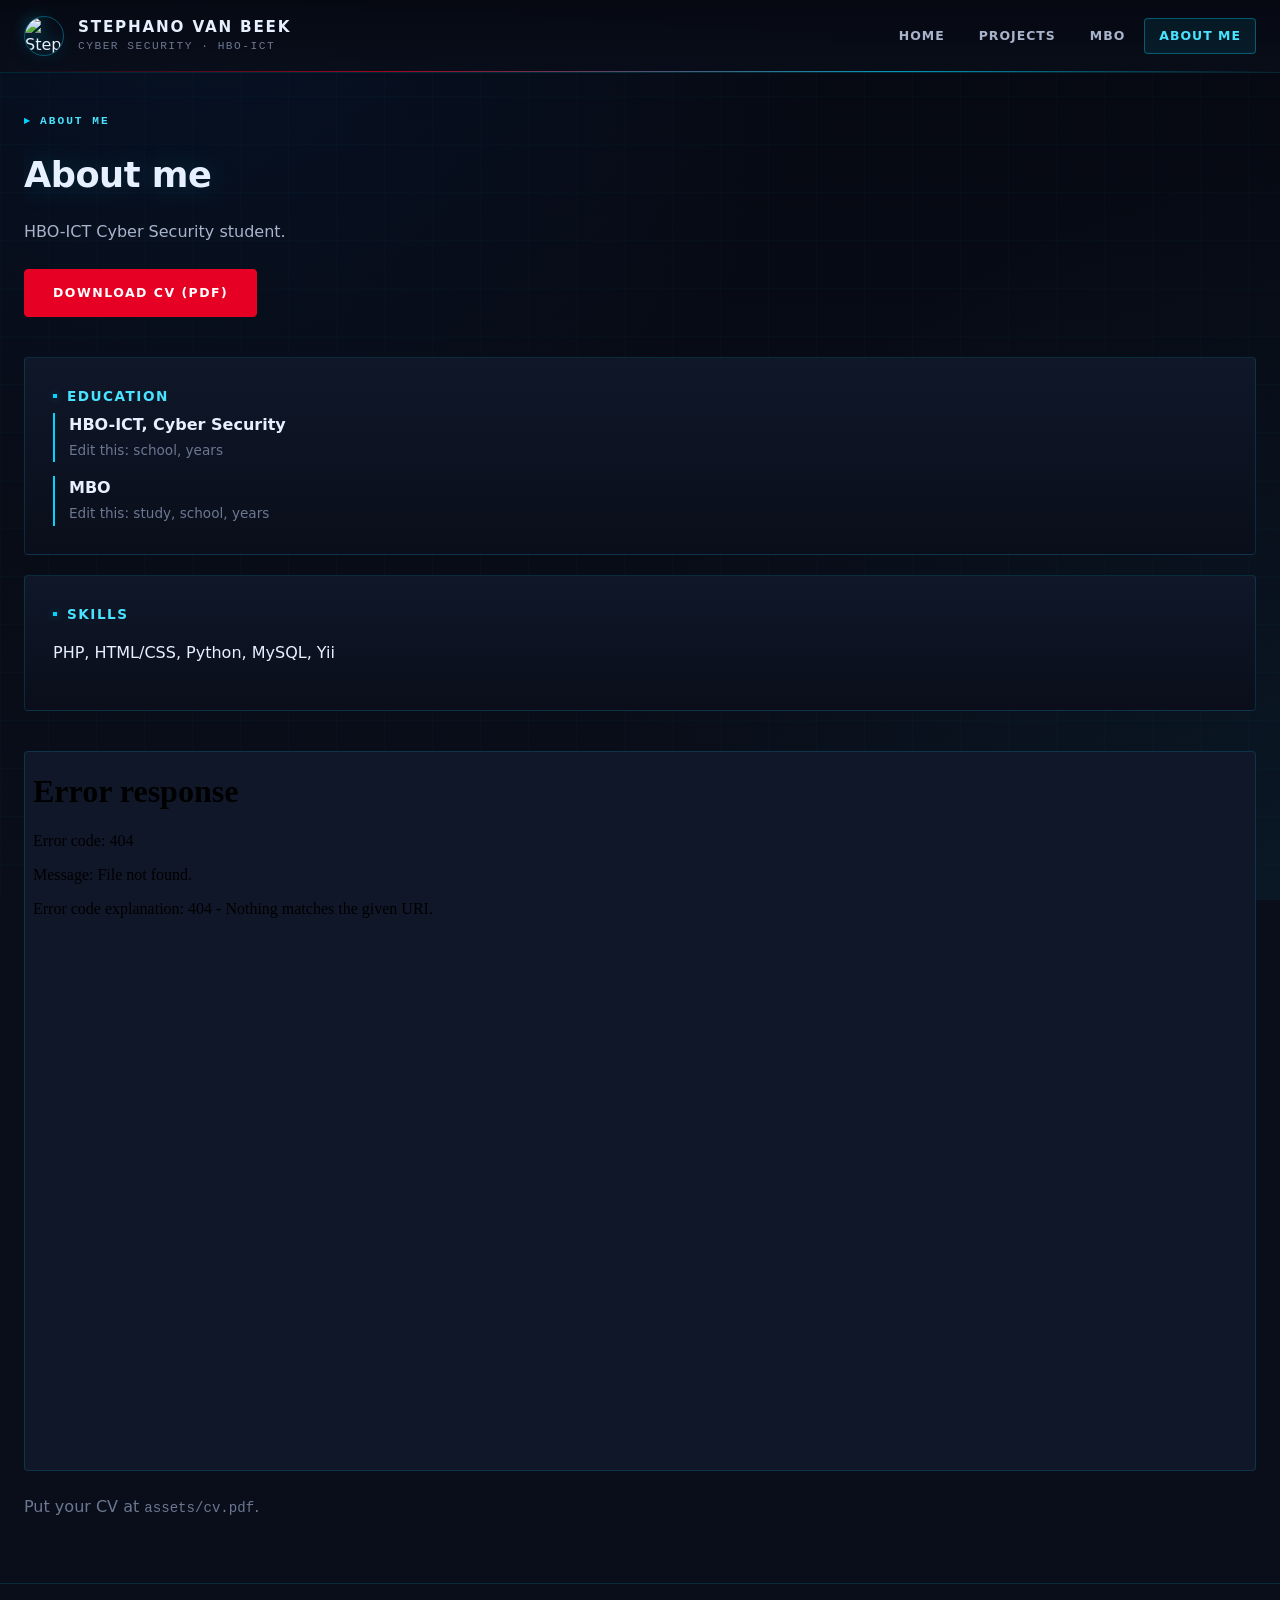
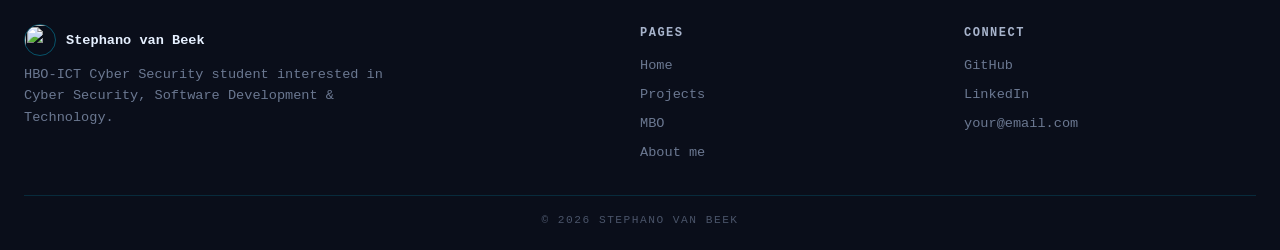
==== html/about.html @ a30c46b5 "GitHub avatar icon, richer header/footer, rename CV page to About me Co-authored-by: Copilot <223556" ====
<!DOCTYPE html>
<html lang="en">
<head>
  <meta charset="UTF-8">
  <meta name="viewport" content="width=device-width, initial-scale=1">
  <title>About me | Stephano van Beek</title>
  <link rel="icon" href="https://github.com/Stephano-van-Beek.png">
  <link rel="stylesheet" href="../css/style.css">
  <link rel="stylesheet" href="../css/portfolio.css">
</head>
<body data-root="../">
  <div id="site-header"></div>

  <main class="content">
    <section class="hero">
      <div class="hero-inner">
        <div class="hero-meta"><span class="hero-tag">About me</span></div>
        <h1 class="hero-title">About me</h1>
        <p class="hero-lead">HBO-ICT Cyber Security student.</p>
        <div class="hero-actions">
          <a class="btn btn-primary" href="../assets/cv.pdf" download>Download CV (PDF)</a>
        </div>
      </div>
    </section>

    <div class="card">
      <h2 class="card-title">Education</h2>
      <ul class="cv-list">
        <li><strong>HBO-ICT, Cyber Security</strong><span>Edit this: school, years</span></li>
        <li><strong>MBO</strong><span>Edit this: study, school, years</span></li>
      </ul>
    </div>

    <div class="card">
      <h2 class="card-title">Skills</h2>
      <p>PHP, HTML/CSS, Python, MySQL, Yii</p>
    </div>

    <iframe src="../assets/cv.pdf" title="CV" class="cv-frame"></iframe>
    <p class="muted">Put your CV at <code>assets/cv.pdf</code>.</p>
  </main>

  <div id="site-footer"></div>
  <script src="../js/main.js"></script>
</body>
</html>
---- css/style.css ----
/* ============================================================================
  LullaSafe login demo styles
  ============================================================================ */

:root {
  /* Diepe, donkere base — bijna zwart met blauwe ondertoon */
  --bg-deep: #060912;
  --bg-base: #0a0e1a;
  --surface: #0f1729;
  --surface-2: #141c34;
  --surface-3: #1a2540;

  /* Politie Amsterdam kleuren */
  --police-blue: #003a78;
  --police-blue-bright: #0055b3;
  --police-red: #e60023;
  --police-red-glow: #ff1a3d;

  /* Tech accent — voor data en interactie */
  --cyan: #00d4ff;
  --cyan-bright: #4ae3ff;
  --cyan-glow: rgba(0, 212, 255, 0.4);
  --cyan-soft: rgba(0, 212, 255, 0.08);

  /* Status */
  --warn: #ff3838;
  --warn-glow: rgba(255, 56, 56, 0.4);
  --warn-soft: rgba(255, 56, 56, 0.08);
  --success: #00ff88;
  --success-glow: rgba(0, 255, 136, 0.5);

  /* Tekst */
  --text: #e6f0ff;
  --text-soft: #a8b4cc;
  --text-muted: #6b7891;
  --text-dim: #4a5469;

  /* Borders */
  --border: rgba(0, 212, 255, 0.15);
  --border-strong: rgba(0, 212, 255, 0.35);
  --border-warn: rgba(255, 56, 56, 0.4);

  /* Radii */
  --radius: 4px;
  --radius-sm: 2px;
  --radius-lg: 8px;
}

*, *::before, *::after { box-sizing: border-box; }

html, body {
  margin: 0; padding: 0;
  background: var(--bg-base);
  color: var(--text);
  font-family: -apple-system, BlinkMacSystemFont, "Segoe UI", "Inter", system-ui, Roboto, sans-serif;
  line-height: 1.55;
  -webkit-font-smoothing: antialiased;
  min-height: 100vh;
}

body {
  background:
    radial-gradient(circle at 15% -10%, rgba(0, 85, 179, 0.12) 0%, transparent 45%),
    radial-gradient(circle at 110% 110%, rgba(0, 212, 255, 0.06) 0%, transparent 50%),
    linear-gradient(180deg, var(--bg-deep) 0%, var(--bg-base) 100%);
  background-attachment: fixed;
  position: relative;
}

/* Subtiel grid-patroon over de hele pagina */
body::before {
  content: "";
  position: fixed;
  inset: 0;
  background-image:
    linear-gradient(rgba(0, 212, 255, 0.025) 1px, transparent 1px),
    linear-gradient(90deg, rgba(0, 212, 255, 0.025) 1px, transparent 1px);
  background-size: 48px 48px;
  pointer-events: none;
  z-index: 0;
}

code, pre, .mono {
  font-family: ui-monospace, "SF Mono", "JetBrains Mono", Consolas, "Roboto Mono", monospace;
  font-size: 0.88em;
}

/* ============================================================================
   TOP BAR
   ============================================================================ */

.topbar {
  position: relative;
  background: linear-gradient(180deg, rgba(6, 9, 18, 0.95) 0%, rgba(10, 14, 26, 0.85) 100%);
  backdrop-filter: blur(12px);
  -webkit-backdrop-filter: blur(12px);
  border-bottom: 1px solid var(--border);
  z-index: 10;
}

.topbar::after {
  content: "";
  position: absolute;
  bottom: 0; left: 0; right: 0;
  height: 1px;
  background: linear-gradient(90deg, transparent 0%, var(--police-red) 30%, var(--cyan) 70%, transparent 100%);
  opacity: 0.7;
}

.topbar-inner {
  max-width: 1280px;
  margin: 0 auto;
  padding: 16px 24px;
  display: flex;
  align-items: center;
  justify-content: space-between;
  gap: 24px;
}

.brand {
  display: flex;
  align-items: center;
  gap: 14px;
}

.brand-logo {
  width: 40px;
  height: 40px;
  flex-shrink: 0;
  filter: drop-shadow(0 0 8px var(--cyan-glow));
}

.brand-text {
  display: flex;
  flex-direction: column;
  line-height: 1.15;
}

.brand-line1 {
  display: flex;
  align-items: center;
  gap: 8px;
}

.brand-title {
  font-size: 0.95rem;
  font-weight: 700;
  letter-spacing: 1.8px;
  color: var(--text);
  text-transform: uppercase;
}

.brand-divider {
  width: 1px;
  height: 14px;
  background: var(--border-strong);
}

.brand-classification {
  font-size: 0.66rem;
  font-weight: 600;
  letter-spacing: 1.2px;
  text-transform: uppercase;
  color: var(--police-red-glow);
  border: 1px solid var(--border-warn);
  padding: 1px 6px;
  border-radius: var(--radius-sm);
  background: rgba(255, 56, 56, 0.08);
}

.brand-sub {
  font-size: 0.7rem;
  color: var(--text-muted);
  letter-spacing: 1.5px;
  text-transform: uppercase;
  margin-top: 4px;
  font-family: ui-monospace, "SF Mono", Consolas, monospace;
}

/* Status & Nav */

.topbar-right {
  display: flex;
  align-items: center;
  gap: 24px;
}

.system-status {
  display: flex;
  align-items: center;
  gap: 8px;
  font-size: 0.7rem;
  letter-spacing: 1.2px;
  text-transform: uppercase;
  font-family: ui-monospace, "SF Mono", monospace;
  color: var(--text-soft);
}

.status-dot {
  width: 8px;
  height: 8px;
  border-radius: 50%;
  background: var(--success);
  box-shadow: 0 0 10px var(--success-glow);
  animation: dot-pulse 2s ease-in-out infinite;
}

@keyframes dot-pulse {
  0%, 100% { opacity: 1; box-shadow: 0 0 12px var(--success-glow); }
  50% { opacity: 0.5; box-shadow: 0 0 4px var(--success-glow); }
}

.topnav {
  display: flex;
  gap: 4px;
}

.topnav a {
  color: var(--text-soft);
  text-decoration: none;
  padding: 7px 14px;
  border-radius: var(--radius);
  font-size: 0.78rem;
  letter-spacing: 1px;
  text-transform: uppercase;
  font-weight: 600;
  transition: all 0.15s;
  border: 1px solid transparent;
}

.topnav a:hover {
  color: var(--cyan-bright);
  background: var(--cyan-soft);
  border-color: var(--border-strong);
  box-shadow: 0 0 12px rgba(0, 212, 255, 0.15);
}

/* ============================================================================
   LAYOUT
   ============================================================================ */

.content {
  position: relative;
  z-index: 1;
  max-width: 1280px;
  margin: 32px auto;
  padding: 0 24px;
}

.footer {
  position: relative;
  z-index: 1;
  text-align: center;
  padding: 24px;
  margin-top: 64px;
  border-top: 1px solid var(--border);
  font-size: 0.7rem;
  color: var(--text-dim);
  letter-spacing: 1.5px;
  text-transform: uppercase;
  font-family: ui-monospace, "SF Mono", monospace;
}

/* ============================================================================
   HERO
   ============================================================================ */

.hero {
  position: relative;
  margin-bottom: 36px;
  padding: 8px 0 4px;
  overflow: hidden;
}

.hero-inner { max-width: 760px; position: relative; }

.hero-meta {
  display: flex;
  align-items: center;
  gap: 16px;
  margin-bottom: 18px;
}

.hero-tag {
  display: inline-flex;
  align-items: center;
  gap: 8px;
  font-size: 0.7rem;
  font-weight: 700;
  letter-spacing: 2px;
  text-transform: uppercase;
  color: var(--cyan-bright);
  font-family: ui-monospace, "SF Mono", monospace;
}

.hero-tag::before {
  content: "▸";
  color: var(--cyan);
}

.hero-code {
  font-size: 0.7rem;
  letter-spacing: 1.5px;
  color: var(--text-muted);
  font-family: ui-monospace, "SF Mono", monospace;
  border-left: 1px solid var(--border-strong);
  padding-left: 16px;
}

.hero-title {
  font-size: 2.2rem;
  font-weight: 700;
  margin: 6px 0 12px;
  letter-spacing: -0.5px;
  color: var(--text);
  text-shadow: 0 0 30px rgba(0, 212, 255, 0.2);
}

.hero-lead {
  color: var(--text-soft);
  font-size: 1rem;
  max-width: 660px;
  line-height: 1.65;
}

/* ============================================================================
   CARDS
   ============================================================================ */

.card {
  position: relative;
  background: linear-gradient(180deg, var(--surface) 0%, var(--bg-base) 100%);
  border: 1px solid var(--border);
  border-radius: var(--radius);
  padding: 28px;
  margin-bottom: 20px;
  transition: border-color 0.15s, box-shadow 0.15s;
}

.card:hover { border-color: var(--border-strong); }

.card-title {
  font-size: 0.85rem;
  font-weight: 700;
  letter-spacing: 1.5px;
  text-transform: uppercase;
  color: var(--cyan-bright);
  margin: 0 0 6px;
  display: flex;
  align-items: center;
  gap: 10px;
}

.card-title::before {
  content: "";
  width: 4px; height: 4px;
  background: var(--cyan);
  box-shadow: 0 0 8px var(--cyan-glow);
}

.card-sub {
  color: var(--text-muted);
  font-size: 0.85rem;
  margin: 0 0 22px;
}

.card h3 {
  margin: 28px 0 12px;
  font-size: 0.78rem;
  font-weight: 600;
  letter-spacing: 1.3px;
  text-transform: uppercase;
  color: var(--text-soft);
}

.card h3:first-of-type { margin-top: 0; }

/* ============================================================================
   UPLOAD CARD
   ============================================================================ */

.upload-card { padding: 36px; }

.upload-form { display: flex; flex-direction: column; gap: 18px; }

.upload-drop {
  position: relative;
  border: 1px dashed var(--border-strong);
  border-radius: var(--radius);
  padding: 56px 24px;
  text-align: center;
  cursor: pointer;
  transition: all 0.2s;
  background: var(--cyan-soft);
  overflow: hidden;
}

.upload-drop::before {
  content: "";
  position: absolute;
  inset: 0;
  background: linear-gradient(135deg, transparent 0%, rgba(0, 212, 255, 0.05) 50%, transparent 100%);
  opacity: 0;
  transition: opacity 0.2s;
  pointer-events: none;
}

.upload-drop:hover, .upload-drop.dragging {
  border-color: var(--cyan);
  background: rgba(0, 212, 255, 0.06);
  box-shadow: 0 0 24px rgba(0, 212, 255, 0.12), inset 0 0 24px rgba(0, 212, 255, 0.04);
}

.upload-drop:hover::before, .upload-drop.dragging::before { opacity: 1; }

.upload-drop.has-file {
  border-color: var(--success);
  border-style: solid;
  background: rgba(0, 255, 136, 0.04);
}

.upload-drop input[type="file"] { display: none; }

.upload-icon {
  display: block;
  font-size: 2.5rem;
  color: var(--cyan);
  margin-bottom: 14px;
  font-weight: 200;
  text-shadow: 0 0 16px var(--cyan-glow);
}

.upload-text { display: flex; flex-direction: column; gap: 6px; }

.upload-text strong {
  color: var(--text);
  font-size: 1rem;
  font-weight: 600;
  letter-spacing: 0.4px;
}

.upload-sub {
  color: var(--text-muted);
  font-size: 0.78rem;
  font-family: ui-monospace, "SF Mono", monospace;
  letter-spacing: 0.5px;
}

.filename-display {
  text-align: center;
  color: var(--success);
  font-weight: 500;
  font-size: 0.85rem;
  min-height: 1.3em;
  font-family: ui-monospace, "SF Mono", monospace;
}

/* ============================================================================
   BUTTONS
   ============================================================================ */

.btn {
  display: inline-flex;
  align-items: center;
  justify-content: center;
  gap: 8px;
  padding: 13px 28px;
  border-radius: var(--radius);
  border: 1px solid transparent;
  font-size: 0.78rem;
  font-weight: 700;
  letter-spacing: 1.5px;
  text-transform: uppercase;
  cursor: pointer;
  text-decoration: none;
  transition: all 0.15s;
  font-family: inherit;
}

.btn-primary {
  background: var(--police-red);
  color: white;
  border-color: var(--police-red);
  box-shadow: 0 0 0 0 rgba(230, 0, 35, 0.5);
}

.btn-primary:hover {
  background: var(--police-red-glow);
  box-shadow: 0 0 20px rgba(230, 0, 35, 0.4);
  transform: translateY(-1px);
}

.btn-secondary {
  background: transparent;
  color: var(--cyan-bright);
  border-color: var(--border-strong);
}

.btn-secondary:hover {
  background: var(--cyan-soft);
  border-color: var(--cyan);
  box-shadow: 0 0 16px rgba(0, 212, 255, 0.2);
}

/* ============================================================================
   INFO GRID (op upload-pagina)
   ============================================================================ */

.info-grid {
  display: grid;
  grid-template-columns: repeat(auto-fit, minmax(260px, 1fr));
  gap: 16px;
  margin-top: 24px;
}

.info-block {
  position: relative;
  background: var(--surface);
  border: 1px solid var(--border);
  border-radius: var(--radius);
  padding: 24px;
  overflow: hidden;
}

.info-block::before {
  content: "";
  position: absolute;
  top: 0; left: 0; right: 0;
  height: 1px;
  background: linear-gradient(90deg, transparent, var(--cyan), transparent);
  opacity: 0.4;
}

.info-num {
  display: inline-flex;
  align-items: center;
  justify-content: center;
  width: 28px; height: 28px;
  background: transparent;
  border: 1px solid var(--cyan);
  color: var(--cyan-bright);
  border-radius: 50%;
  font-weight: 700;
  font-size: 0.78rem;
  margin-bottom: 14px;
  font-family: ui-monospace, "SF Mono", monospace;
  box-shadow: 0 0 8px rgba(0, 212, 255, 0.2);
}

.info-block h3 {
  margin: 0 0 8px;
  font-size: 0.82rem;
  letter-spacing: 1.3px;
  text-transform: uppercase;
  color: var(--text);
}

.info-block p {
  margin: 0;
  color: var(--text-soft);
  font-size: 0.86rem;
  line-height: 1.55;
}

/* ============================================================================
   STATS
   ============================================================================ */

.report-header {
  display: flex;
  align-items: flex-end;
  justify-content: space-between;
  gap: 16px;
  flex-wrap: wrap;
  margin-bottom: 28px;
}

.stats-row {
  display: grid;
  grid-template-columns: repeat(auto-fit, minmax(220px, 1fr));
  gap: 14px;
  margin-bottom: 24px;
}

.stat-card {
  position: relative;
  background: var(--surface);
  border: 1px solid var(--border);
  border-radius: var(--radius);
  padding: 24px;
  text-align: left;
  overflow: hidden;
}

.stat-card::before {
  content: "";
  position: absolute;
  left: 0; top: 0; bottom: 0;
  width: 3px;
  background: var(--cyan);
  box-shadow: 0 0 12px var(--cyan-glow);
}

.stat-card.stat-warning::before {
  background: var(--warn);
  box-shadow: 0 0 12px var(--warn-glow);
}

.stat-card.stat-warning {
  background: linear-gradient(180deg, var(--surface) 0%, rgba(255, 56, 56, 0.06) 100%);
  border-color: var(--border-warn);
}

.stat-value {
  display: block;
  font-size: 2.6rem;
  font-weight: 700;
  color: var(--text);
  line-height: 1;
  font-family: ui-monospace, "SF Mono", monospace;
  letter-spacing: -1px;
}

.stat-card.stat-warning .stat-value {
  color: var(--warn);
  text-shadow: 0 0 20px var(--warn-glow);
}

.stat-label {
  display: block;
  margin-top: 8px;
  color: var(--text-muted);
  font-size: 0.7rem;
  text-transform: uppercase;
  letter-spacing: 1.5px;
  font-family: ui-monospace, "SF Mono", monospace;
}

/* ============================================================================
   CHIPS
   ============================================================================ */

.chip-row {
  display: flex;
  flex-wrap: wrap;
  gap: 8px;
  margin-bottom: 4px;
}

.chip {
  display: inline-block;
  padding: 5px 12px;
  background: var(--surface-2);
  border: 1px solid var(--border);
  border-radius: var(--radius);
  font-size: 0.78rem;
  color: var(--text-soft);
  letter-spacing: 0.4px;
  font-family: ui-monospace, "SF Mono", monospace;
}

.chip-warning {
  background: rgba(255, 56, 56, 0.08);
  border-color: var(--border-warn);
  color: var(--warn);
  font-weight: 600;
  text-shadow: 0 0 8px var(--warn-glow);
}

.chip-cyan {
  background: var(--cyan-soft);
  border-color: var(--border-strong);
  color: var(--cyan-bright);
}

/* ============================================================================
   TABLES
   ============================================================================ */

.data-table {
  width: 100%;
  border-collapse: collapse;
  margin-top: 8px;
  font-size: 0.88rem;
}

.data-table th {
  text-align: left;
  padding: 10px 14px;
  background: var(--bg-deep);
  border-top: 1px solid var(--border);
  border-bottom: 1px solid var(--border-strong);
  font-size: 0.68rem;
  text-transform: uppercase;
  letter-spacing: 1.2px;
  color: var(--cyan-bright);
  font-family: ui-monospace, "SF Mono", monospace;
  font-weight: 600;
}

.data-table td {
  padding: 11px 14px;
  border-bottom: 1px solid rgba(0, 212, 255, 0.07);
  color: var(--text-soft);
}

.data-table tbody tr { transition: background 0.1s; }
.data-table tbody tr:hover { background: var(--cyan-soft); }
.data-table tbody tr:last-child td { border-bottom: none; }

.data-table td code {
  background: var(--surface-2);
  padding: 2px 8px;
  border-radius: var(--radius-sm);
  color: var(--cyan-bright);
  border: 1px solid var(--border);
}

.runs-table tr.row-hack {
  background: rgba(255, 56, 56, 0.04);
}

.runs-table tr.row-hack:hover {
  background: rgba(255, 56, 56, 0.10);
}

.runs-table tr.row-hack td:first-child {
  position: relative;
  border-left: 2px solid var(--warn);
  box-shadow: -8px 0 12px -8px var(--warn-glow);
}

.ruimtes-cell {
  color: var(--text-muted);
  font-size: 0.82rem;
  max-width: 300px;
}

.status-badge {
  display: inline-block;
  padding: 3px 10px;
  border-radius: var(--radius-sm);
  font-size: 0.66rem;
  font-weight: 700;
  letter-spacing: 1.5px;
  text-transform: uppercase;
  font-family: ui-monospace, "SF Mono", monospace;
}

.status-hack {
  background: var(--warn);
  color: white;
  box-shadow: 0 0 12px var(--warn-glow);
}

.status-normal {
  background: var(--surface-2);
  color: var(--text-muted);
  border: 1px solid var(--border);
}

/* ============================================================================
   RECON ROUTES
   ============================================================================ */

.route-row {
  display: flex;
  gap: 16px;
  align-items: center;
  padding: 12px 0;
  border-bottom: 1px solid rgba(0, 212, 255, 0.07);
}

.route-row:last-child { border-bottom: none; }

.route-label {
  font-family: ui-monospace, "SF Mono", monospace;
  background: var(--cyan-soft);
  color: var(--cyan-bright);
  padding: 4px 10px;
  border-radius: var(--radius-sm);
  border: 1px solid var(--border-strong);
  font-size: 0.78rem;
  font-weight: 600;
  flex-shrink: 0;
  letter-spacing: 0.5px;
}

.route-arrow {
  color: var(--text-soft);
  font-size: 0.86rem;
  font-family: ui-monospace, "SF Mono", monospace;
  letter-spacing: 0.3px;
}

/* ============================================================================
   VERBANDEN-SECTIE
   ============================================================================ */

.verbanden-narrative {
  background: linear-gradient(135deg, rgba(0, 212, 255, 0.04) 0%, transparent 100%);
  border-left: 2px solid var(--cyan);
  padding: 16px 20px;
  margin: 12px 0;
  font-style: italic;
  color: var(--text-soft);
  border-radius: 0 var(--radius) var(--radius) 0;
}

.verbanden-grid {
  display: grid;
  grid-template-columns: repeat(auto-fit, minmax(240px, 1fr));
  gap: 14px;
}

.verbanden-block {
  background: var(--surface-2);
  border: 1px solid var(--border);
  border-radius: var(--radius);
  padding: 18px;
}

.verbanden-block dt {
  font-size: 0.7rem;
  text-transform: uppercase;
  letter-spacing: 1.2px;
  color: var(--text-muted);
  font-family: ui-monospace, "SF Mono", monospace;
  margin-bottom: 4px;
}

.verbanden-block dd {
  margin: 0;
  font-size: 1.1rem;
  font-weight: 600;
  color: var(--cyan-bright);
  font-family: ui-monospace, "SF Mono", monospace;
}

/* ============================================================================
   CODE & MISC
   ============================================================================ */

.code-block {
  background: var(--bg-deep);
  color: var(--cyan-bright);
  padding: 20px;
  border: 1px solid var(--border);
  border-radius: var(--radius);
  overflow-x: auto;
  font-size: 0.82rem;
  line-height: 1.55;
}

.empty-hint {
  color: var(--text-muted);
  font-style: italic;
  background: var(--surface-2);
  padding: 16px 20px;
  border-radius: var(--radius);
  border-left: 2px solid var(--cyan);
  font-size: 0.88rem;
}

.empty-hint code {
  background: var(--bg-deep);
  padding: 2px 8px;
  border-radius: var(--radius-sm);
  border: 1px solid var(--border);
  color: var(--cyan-bright);
}

.flashes {
  position: relative; z-index: 1;
  max-width: 1280px;
  margin: 16px auto 0;
  padding: 0 24px;
}

.flash {
  padding: 12px 18px;
  border-radius: var(--radius);
  margin-bottom: 8px;
  font-size: 0.88rem;
  font-family: ui-monospace, "SF Mono", monospace;
  letter-spacing: 0.4px;
}

.flash-error {
  background: rgba(255, 56, 56, 0.08);
  color: var(--warn);
  border: 1px solid var(--border-warn);
  box-shadow: 0 0 16px rgba(255, 56, 56, 0.1);
}

/* ============================================================================
  LULLASAFE LOGIN DEMO EXTRA
   ============================================================================ */

.login-form {
  display: grid;
  gap: 10px;
  max-width: 560px;
}

.login-form label {
  font-size: 0.74rem;
  text-transform: uppercase;
  letter-spacing: 1.2px;
  color: var(--text-muted);
  font-family: ui-monospace, "SF Mono", monospace;
}

.login-form input {
  width: 100%;
  padding: 11px 12px;
  border-radius: var(--radius);
  border: 1px solid var(--border);
  background: var(--surface-2);
  color: var(--text);
  outline: none;
}

.login-form input:focus {
  border-color: var(--cyan);
  box-shadow: 0 0 0 2px rgba(0, 212, 255, 0.18);
}

.captcha-box {
  margin-top: 6px;
  padding: 12px;
  border: 1px dashed var(--border-strong);
  border-radius: var(--radius);
  background: var(--cyan-soft);
}

.captcha-box p {
  margin: 0 0 8px;
  color: var(--text-soft);
  font-size: 0.84rem;
}

.captcha-check {
  display: inline-flex;
  align-items: center;
  gap: 8px;
  font-size: 0.84rem;
}

.captcha-check input {
  width: auto;
}

.captcha-widget-wrap {
  display: inline-block;
  max-width: 100%;
}

.hidden {
  display: none;
}

.result {
  margin-top: 12px;
  min-height: 46px;
  padding: 10px 12px;
  border-radius: var(--radius);
  border: 1px solid var(--border);
  background: var(--surface-2);
  color: var(--text-soft);
  white-space: pre-wrap;
  font-family: ui-monospace, "SF Mono", monospace;
  font-size: 0.82rem;
}

.result.ok {
  border-color: rgba(0, 255, 136, 0.45);
  color: var(--success);
}

.result.err {
  border-color: var(--border-warn);
  color: var(--warn);
}

.table-head {
  display: flex;
  align-items: center;
  justify-content: space-between;
  gap: 12px;
  flex-wrap: wrap;
  margin-bottom: 12px;
}

.table-wrap {
  overflow-x: auto;
}

/* ============================================================================
   RESPONSIVE
   ============================================================================ */

@media (max-width: 720px) {
  .topbar-inner { flex-direction: column; align-items: flex-start; gap: 12px; }
  .topbar-right { width: 100%; justify-content: space-between; }
  .hero-title { font-size: 1.6rem; }
  .report-header { flex-direction: column; align-items: flex-start; }
  .stat-value { font-size: 2rem; }
  .brand-classification { display: none; }
}
---- css/portfolio.css ----
/* Portfolio-specific additions on top of style.css */

.brand-logo-text {
  display: grid;
  place-items: center;
  width: 40px; height: 40px;
  border: 1px solid var(--border-strong);
  border-radius: var(--radius);
  color: var(--cyan-bright);
  font-weight: 800;
  letter-spacing: 1px;
  filter: drop-shadow(0 0 8px var(--cyan-glow));
}

.brand-avatar, .footer-avatar {
  border-radius: 50%;
  border: 1px solid var(--border-strong);
  object-fit: cover;
}
.brand-avatar { width: 40px; height: 40px; filter: drop-shadow(0 0 8px var(--cyan-glow)); }
.footer-avatar { width: 32px; height: 32px; }

.site-footer { text-align: left; text-transform: none; letter-spacing: 0; padding: 40px 24px 20px; }
.footer-inner {
  max-width: 1280px; margin: 0 auto;
  display: grid; grid-template-columns: 2fr 1fr 1fr; gap: 32px;
}
.footer-col { display: flex; flex-direction: column; gap: 8px; font-size: 0.85rem; }
.footer-col p { margin: 0; color: var(--text-muted); max-width: 360px; }
.footer-col h4 { margin: 0 0 4px; color: var(--text-soft); font-size: 0.75rem; letter-spacing: 1.5px; text-transform: uppercase; }
.footer-col a { color: var(--text-muted); text-decoration: none; }
.footer-col a:hover { color: var(--cyan-bright); }
.footer-brand { display: flex; align-items: center; gap: 10px; color: var(--text) !important; font-weight: 700; }
.footer-bottom {
  max-width: 1280px; margin: 32px auto 0; padding-top: 16px;
  border-top: 1px solid var(--border); text-align: center;
  font-size: 0.7rem; letter-spacing: 1.5px; text-transform: uppercase;
}
@media (max-width: 720px) { .footer-inner { grid-template-columns: 1fr; } }

.topbar .brand { text-decoration: none; color: inherit; }
.topnav a.active { color: var(--cyan-bright); background: var(--cyan-soft); border-color: var(--border-strong); }

.hero-actions { display: flex; flex-wrap: wrap; gap: 12px; margin-top: 24px; }

.section-title {
  font-size: 1.1rem;
  letter-spacing: 1.5px;
  text-transform: uppercase;
  color: var(--text);
  margin: 40px 0 16px;
}

.repo-grid {
  display: grid;
  grid-template-columns: repeat(auto-fill, minmax(280px, 1fr));
  gap: 20px;
}

.repo-grid .card {
  display: flex;
  flex-direction: column;
  margin-bottom: 0;
  padding: 22px;
  color: inherit;
  text-decoration: none;
}

.repo-grid .card:hover { box-shadow: 0 0 20px rgba(0, 212, 255, 0.12); transform: translateY(-2px); }
.repo-grid .card h3 { margin: 0 0 8px; color: var(--cyan-bright); font-size: 0.95rem; }
.repo-grid .card p { margin: 0 0 16px; color: var(--text-soft); font-size: 0.9rem; flex: 1; }
.repo-meta { font-size: 0.72rem; color: var(--text-muted); font-family: ui-monospace, Consolas, monospace; letter-spacing: 0.5px; }

.muted { color: var(--text-muted); }
.state-msg { color: var(--text-muted); font-family: ui-monospace, Consolas, monospace; }

.cv-frame {
  width: 100%;
  height: 80vh;
  margin-top: 20px;
  border: 1px solid var(--border);
  border-radius: var(--radius);
  background: var(--surface);
}

.cv-list { list-style: none; padding: 0; margin: 0; display: grid; gap: 14px; }
.cv-list li { border-left: 2px solid var(--cyan); padding-left: 14px; }
.cv-list strong { display: block; color: var(--text); }
.cv-list span { color: var(--text-muted); font-size: 0.85rem; }

.contact-links a { color: var(--cyan-bright); }

@media (max-width: 720px) {
  .topbar-inner { flex-direction: column; align-items: flex-start; gap: 12px; }
  .topnav { flex-wrap: wrap; }
}
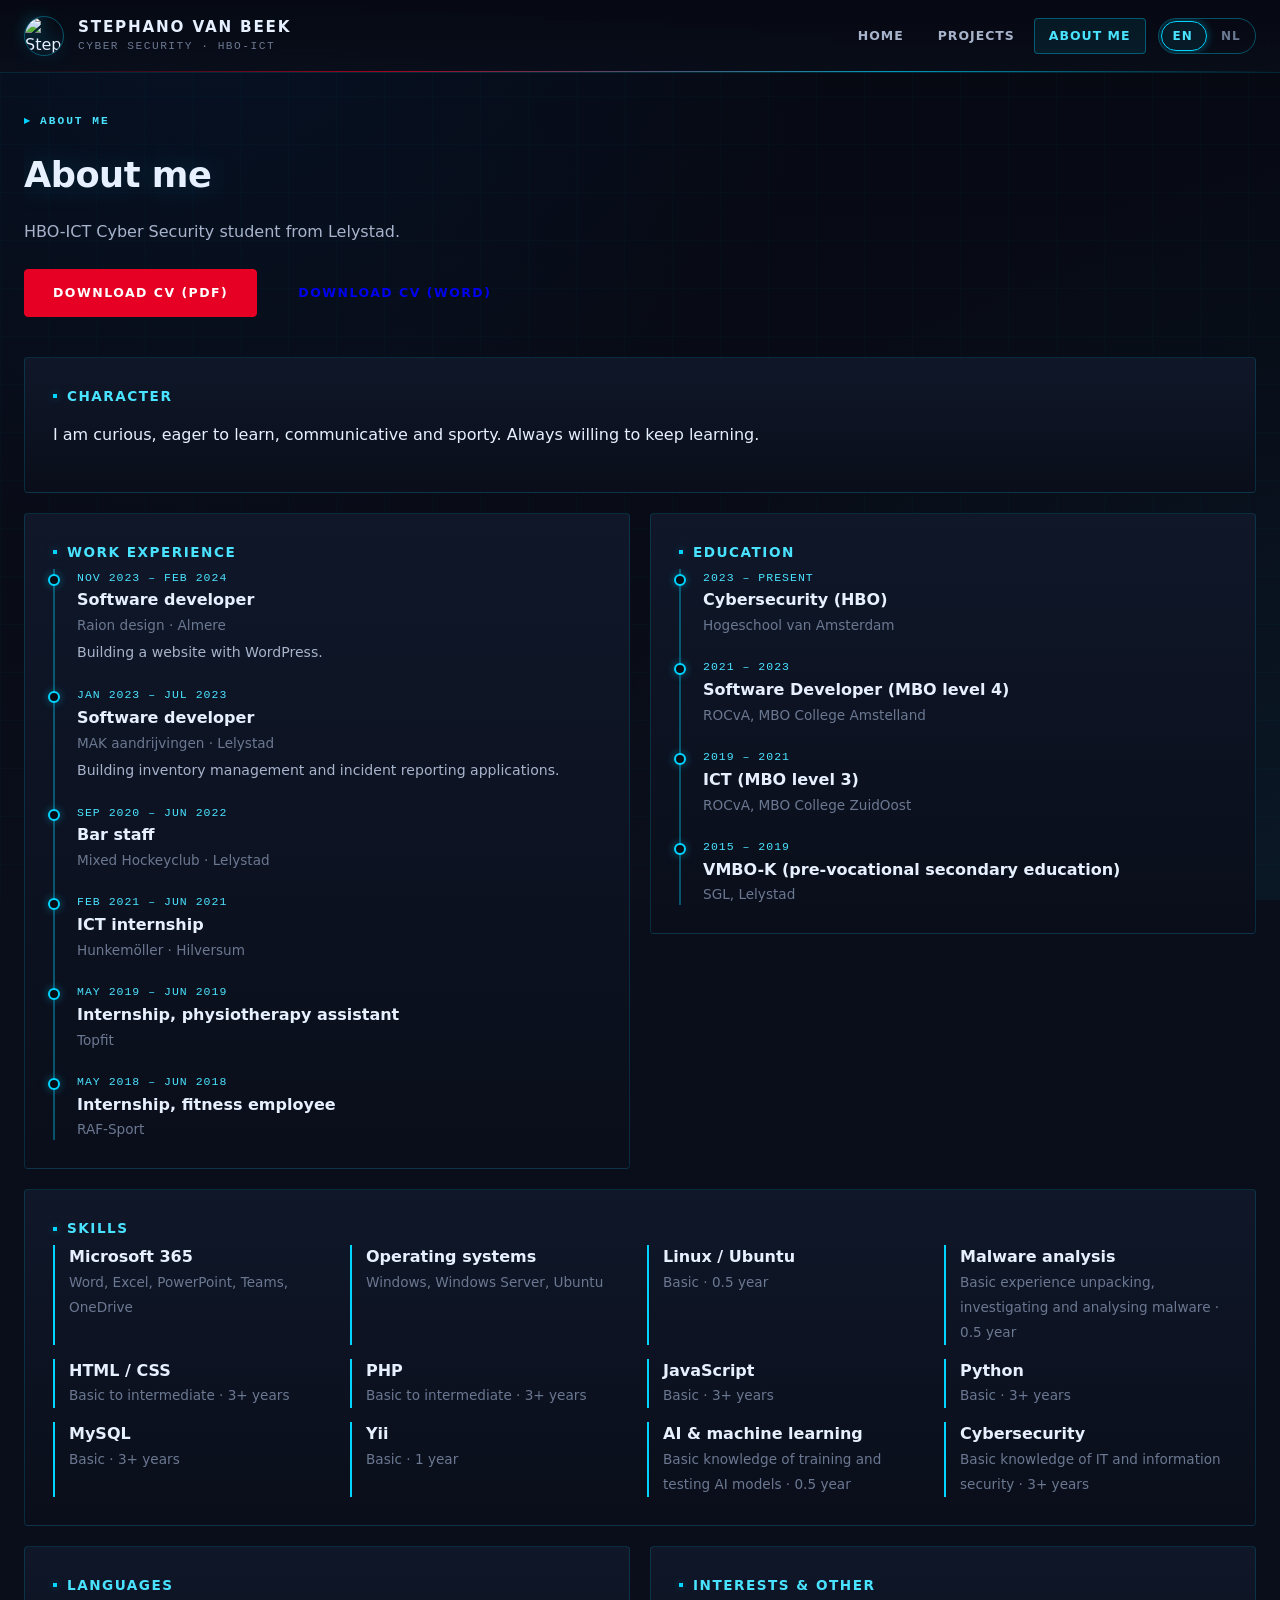
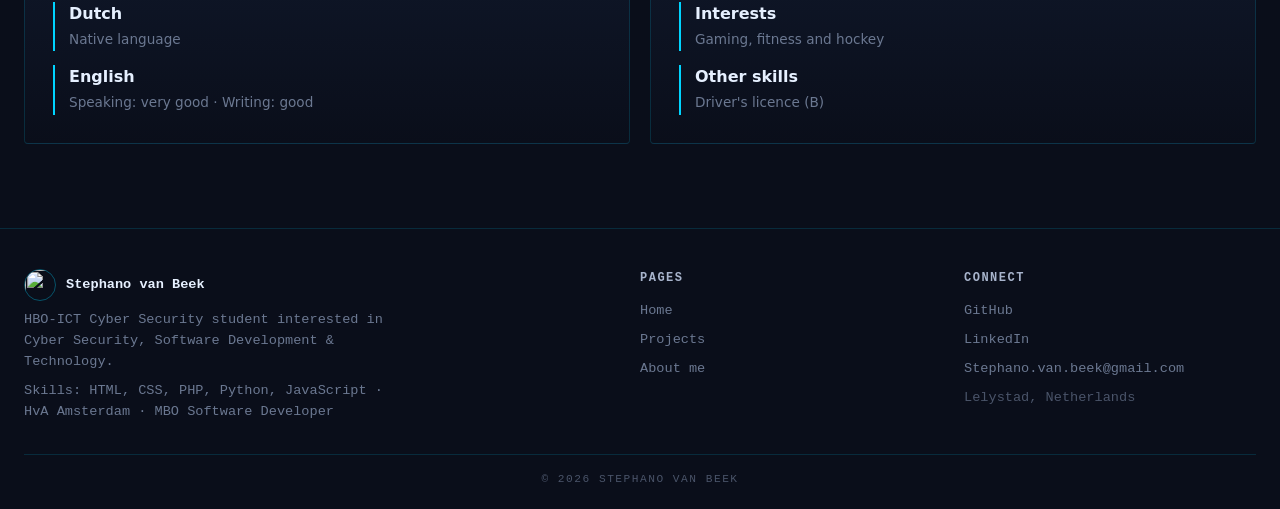
==== commit d6e77fe3: "Update portfolio: bilingual About page, new CV" ====
--- a/html/about.html
+++ b/html/about.html
@@ -14,33 +14,126 @@
   <main class="content">
     <section class="hero">
       <div class="hero-inner">
-        <div class="hero-meta"><span class="hero-tag">About me</span></div>
-        <h1 class="hero-title">About me</h1>
-        <p class="hero-lead">HBO-ICT Cyber Security student.</p>
+        <div class="hero-meta"><span class="hero-tag" data-i18n="about.tag">About me</span></div>
+        <h1 class="hero-title" data-i18n="about.title">About me</h1>
+        <p class="hero-lead" data-i18n="about.lead">HBO-ICT Cyber Security student from Lelystad.</p>
         <div class="hero-actions">
-          <a class="btn btn-primary" href="../assets/cv.pdf" download>Download CV (PDF)</a>
+          <a class="btn btn-primary" href="../assets/CV_Stephano.pdf" download data-i18n="about.cv">Download CV (PDF)</a>
+          <a class="btn" href="../assets/CV_Stephano.docx" download data-i18n="about.cvdoc">Download CV (Word)</a>
         </div>
       </div>
     </section>
 
-    <div class="card">
-      <h2 class="card-title">Education</h2>
-      <ul class="cv-list">
-        <li><strong>HBO-ICT, Cyber Security</strong><span>Edit this: school, years</span></li>
-        <li><strong>MBO</strong><span>Edit this: study, school, years</span></li>
-      </ul>
+    <section class="card">
+      <h2 class="card-title" data-i18n="about.character.title">Character</h2>
+      <p data-i18n="about.character.text">I am curious, eager to learn, communicative and sporty. Always willing to keep learning.</p>
+    </section>
+
+    <div class="about-columns">
+      <section class="card">
+        <h2 class="card-title" data-i18n="about.work.title">Work experience</h2>
+        <ol class="timeline">
+          <li>
+            <span class="tl-date" data-i18n="work1.date">Nov 2023 – Feb 2024</span>
+            <strong>Software developer</strong>
+            <span class="tl-place">Raion design · Almere</span>
+            <p data-i18n="work1.desc">Building a website with WordPress.</p>
+          </li>
+          <li>
+            <span class="tl-date" data-i18n="work2.date">Jan 2023 – Jul 2023</span>
+            <strong>Software developer</strong>
+            <span class="tl-place">MAK aandrijvingen · Lelystad</span>
+            <p data-i18n="work2.desc">Building inventory management and incident reporting applications.</p>
+          </li>
+          <li>
+            <span class="tl-date" data-i18n="work3.date">Sep 2020 – Jun 2022</span>
+            <strong data-i18n="work3.title">Bar staff</strong>
+            <span class="tl-place">Mixed Hockeyclub · Lelystad</span>
+          </li>
+          <li>
+            <span class="tl-date" data-i18n="work4.date">Feb 2021 – Jun 2021</span>
+            <strong data-i18n="work4.title">ICT internship</strong>
+            <span class="tl-place">Hunkemöller · Hilversum</span>
+          </li>
+          <li>
+            <span class="tl-date" data-i18n="work5.date">May 2019 – Jun 2019</span>
+            <strong data-i18n="work5.title">Internship, physiotherapy assistant</strong>
+            <span class="tl-place">Topfit</span>
+          </li>
+          <li>
+            <span class="tl-date" data-i18n="work6.date">May 2018 – Jun 2018</span>
+            <strong data-i18n="work6.title">Internship, fitness employee</strong>
+            <span class="tl-place">RAF-Sport</span>
+          </li>
+        </ol>
+      </section>
+
+      <section class="card">
+        <h2 class="card-title" data-i18n="about.edu.title">Education</h2>
+        <ol class="timeline">
+          <li>
+            <span class="tl-date" data-i18n="edu1.date">2023 – present</span>
+            <strong data-i18n="edu1.title">Cybersecurity (HBO)</strong>
+            <span class="tl-place">Hogeschool van Amsterdam</span>
+          </li>
+          <li>
+            <span class="tl-date" data-i18n="edu2.date">2021 – 2023</span>
+            <strong data-i18n="edu2.title">Software Developer (MBO level 4)</strong>
+            <span class="tl-place">ROCvA, MBO College Amstelland</span>
+          </li>
+          <li>
+            <span class="tl-date" data-i18n="edu3.date">2019 – 2021</span>
+            <strong data-i18n="edu3.title">ICT (MBO level 3)</strong>
+            <span class="tl-place">ROCvA, MBO College ZuidOost</span>
+          </li>
+          <li>
+            <span class="tl-date" data-i18n="edu4.date">2015 – 2019</span>
+            <strong data-i18n="edu4.title">VMBO-K (pre-vocational secondary education)</strong>
+            <span class="tl-place">SGL, Lelystad</span>
+          </li>
+        </ol>
+      </section>
     </div>
 
-    <div class="card">
-      <h2 class="card-title">Skills</h2>
-      <p>PHP, HTML/CSS, Python, MySQL, Yii</p>
+    <section class="card">
+      <h2 class="card-title" data-i18n="about.skills.title">Skills</h2>
+      <ul class="cv-list skills-grid">
+        <li><strong data-i18n="skill.m365">Microsoft 365</strong><span data-i18n="skill.m365.v">Word, PowerPoint, Teams, OneDrive (Excel – basic level)</span></li>
+        <li><strong data-i18n="skill.os">Operating systems</strong><span data-i18n="skill.os.v">Windows, Windows Server, Ubuntu</span></li>
+        <li><strong data-i18n="skill.linux">Linux / Ubuntu</strong><span data-i18n="skill.linux.v">Basic · 0.5 year</span></li>
+        <li><strong data-i18n="skill.malware">Malware analysis</strong><span data-i18n="skill.malware.v">Basic experience unpacking, investigating and analysing malware · 0.5 year</span></li>
+        <li><strong data-i18n="skill.web">HTML / CSS</strong><span data-i18n="skill.web.v">Basic to intermediate · 3+ years</span></li>
+        <li><strong data-i18n="skill.php">PHP</strong><span data-i18n="skill.php.v">Basic to intermediate · 3+ years</span></li>
+        <li><strong data-i18n="skill.js">JavaScript</strong><span data-i18n="skill.js.v">Basic · 3+ years</span></li>
+        <li><strong data-i18n="skill.py">Python</strong><span data-i18n="skill.py.v">Basic · 3+ years</span></li>
+        <li><strong data-i18n="skill.db">MySQL</strong><span data-i18n="skill.db.v">Basic · 3+ years</span></li>
+        <li><strong data-i18n="skill.fw">Yii</strong><span data-i18n="skill.fw.v">Basic · 1 year</span></li>
+        <li><strong data-i18n="skill.ai">AI &amp; machine learning</strong><span data-i18n="skill.ai.v">Basic knowledge of training and testing AI models · 0.5 year</span></li>
+        <li><strong data-i18n="skill.cyber">Cybersecurity</strong><span data-i18n="skill.cyber.v">Basic knowledge of IT and information security · 3+ years</span></li>
+      </ul>
+    </section>
+
+    <div class="about-columns">
+      <section class="card">
+        <h2 class="card-title" data-i18n="about.lang.title">Languages</h2>
+        <ul class="cv-list">
+          <li><strong data-i18n="lang.nl">Dutch</strong><span data-i18n="lang.nl.v">Native language</span></li>
+          <li><strong data-i18n="lang.en">English</strong><span data-i18n="lang.en.v">Speaking: very good · Writing: good</span></li>
+        </ul>
+      </section>
+
+      <section class="card">
+        <h2 class="card-title" data-i18n="about.extra.title">Interests &amp; other</h2>
+        <ul class="cv-list">
+          <li><strong data-i18n="extra.interests">Interests</strong><span data-i18n="extra.interests.v">Gaming, fitness and hockey</span></li>
+          <li><strong data-i18n="extra.other">Other skills</strong><span data-i18n="extra.other.v">Driver's licence (B)</span></li>
+        </ul>
+      </section>
     </div>
-
-    <iframe src="../assets/cv.pdf" title="CV" class="cv-frame"></iframe>
-    <p class="muted">Put your CV at <code>assets/cv.pdf</code>.</p>
   </main>
 
   <div id="site-footer"></div>
+  <script src="../js/i18n.js"></script>
   <script src="../js/main.js"></script>
 </body>
 </html>
--- a/css/style.css
+++ b/css/style.css
@@ -89,6 +89,12 @@
    TOP BAR
    ============================================================================ */
 
+#site-header {
+  position: sticky;
+  top: 0;
+  z-index: 100;
+}
+
 .topbar {
   position: relative;
   background: linear-gradient(180deg, rgba(6, 9, 18, 0.95) 0%, rgba(10, 14, 26, 0.85) 100%);
--- a/css/portfolio.css
+++ b/css/portfolio.css
@@ -40,6 +40,20 @@
 
 .topbar .brand { text-decoration: none; color: inherit; }
 .topnav a.active { color: var(--cyan-bright); background: var(--cyan-soft); border-color: var(--border-strong); }
+
+.topnav a.nav-cv { color: var(--cyan-bright); border-color: var(--border-strong); }
+.topnav a.nav-cv:hover { background: var(--cyan-soft); }
+
+.repo-grid.featured { grid-template-columns: repeat(auto-fill, minmax(340px, 1fr)); }
+.repo-grid.featured .card { border-color: var(--border-strong); }
+.repo-tags { display: flex; flex-wrap: wrap; gap: 6px; margin-bottom: 14px; }
+.repo-tags span {
+  font-size: 0.68rem; padding: 2px 8px; border-radius: 999px;
+  border: 1px solid var(--border-strong); color: var(--cyan-bright);
+  font-family: ui-monospace, Consolas, monospace;
+}
+.card-links { display: flex; gap: 14px; margin-top: 12px; font-size: 0.8rem; }
+.card-links a { color: var(--cyan-bright); }
 
 .hero-actions { display: flex; flex-wrap: wrap; gap: 12px; margin-top: 24px; }
 
@@ -90,6 +104,41 @@
 
 .contact-links a { color: var(--cyan-bright); }
 
+.lang-switch {
+  position: relative; display: inline-grid; grid-template-columns: 1fr 1fr; margin-left: 8px;
+  border: 1px solid var(--border-strong); border-radius: 999px; overflow: hidden;
+}
+.lang-switch::before {
+  content: ''; position: absolute; top: 2px; bottom: 2px; left: 2px; width: calc(50% - 2px);
+  border-radius: 999px; background: var(--cyan-soft); border: 1px solid var(--cyan);
+  box-shadow: 0 0 8px var(--cyan-glow); transition: transform 0.25s ease;
+}
+html[lang="nl"] .lang-switch::before { transform: translateX(100%); }
+.lang-switch button {
+  position: relative; z-index: 1; background: transparent; border: 0; color: var(--text-muted); cursor: pointer;
+  padding: 6px 14px; font: inherit; font-size: 0.75rem; letter-spacing: 1px; font-weight: 700;
+}
+.lang-switch button:hover { color: var(--cyan-bright); }
+.lang-switch button.active { color: var(--cyan-bright); }
+
+.about-columns { display: grid; grid-template-columns: 1fr 1fr; gap: 20px; align-items: start; }
+.about-columns .card { margin-bottom: 20px; }
+@media (max-width: 860px) { .about-columns { grid-template-columns: 1fr; } }
+
+.timeline { list-style: none; margin: 0; padding: 0 0 0 22px; border-left: 2px solid var(--border-strong); display: grid; gap: 22px; }
+.timeline li { position: relative; display: flex; flex-direction: column; gap: 2px; }
+.timeline li::before {
+  content: ''; position: absolute; left: -29px; top: 5px; width: 12px; height: 12px;
+  border-radius: 50%; background: var(--bg, #070b14); border: 2px solid var(--cyan);
+  box-shadow: 0 0 8px var(--cyan-glow);
+}
+.timeline strong { color: var(--text); }
+.timeline p { margin: 4px 0 0; color: var(--text-soft); font-size: 0.88rem; }
+.tl-date { font-family: ui-monospace, Consolas, monospace; font-size: 0.72rem; letter-spacing: 1px; color: var(--cyan-bright); text-transform: uppercase; }
+.tl-place { color: var(--text-muted); font-size: 0.85rem; }
+
+.skills-grid { grid-template-columns: repeat(auto-fill, minmax(260px, 1fr)); }
+
 @media (max-width: 720px) {
   .topbar-inner { flex-direction: column; align-items: flex-start; gap: 12px; }
   .topnav { flex-wrap: wrap; }
